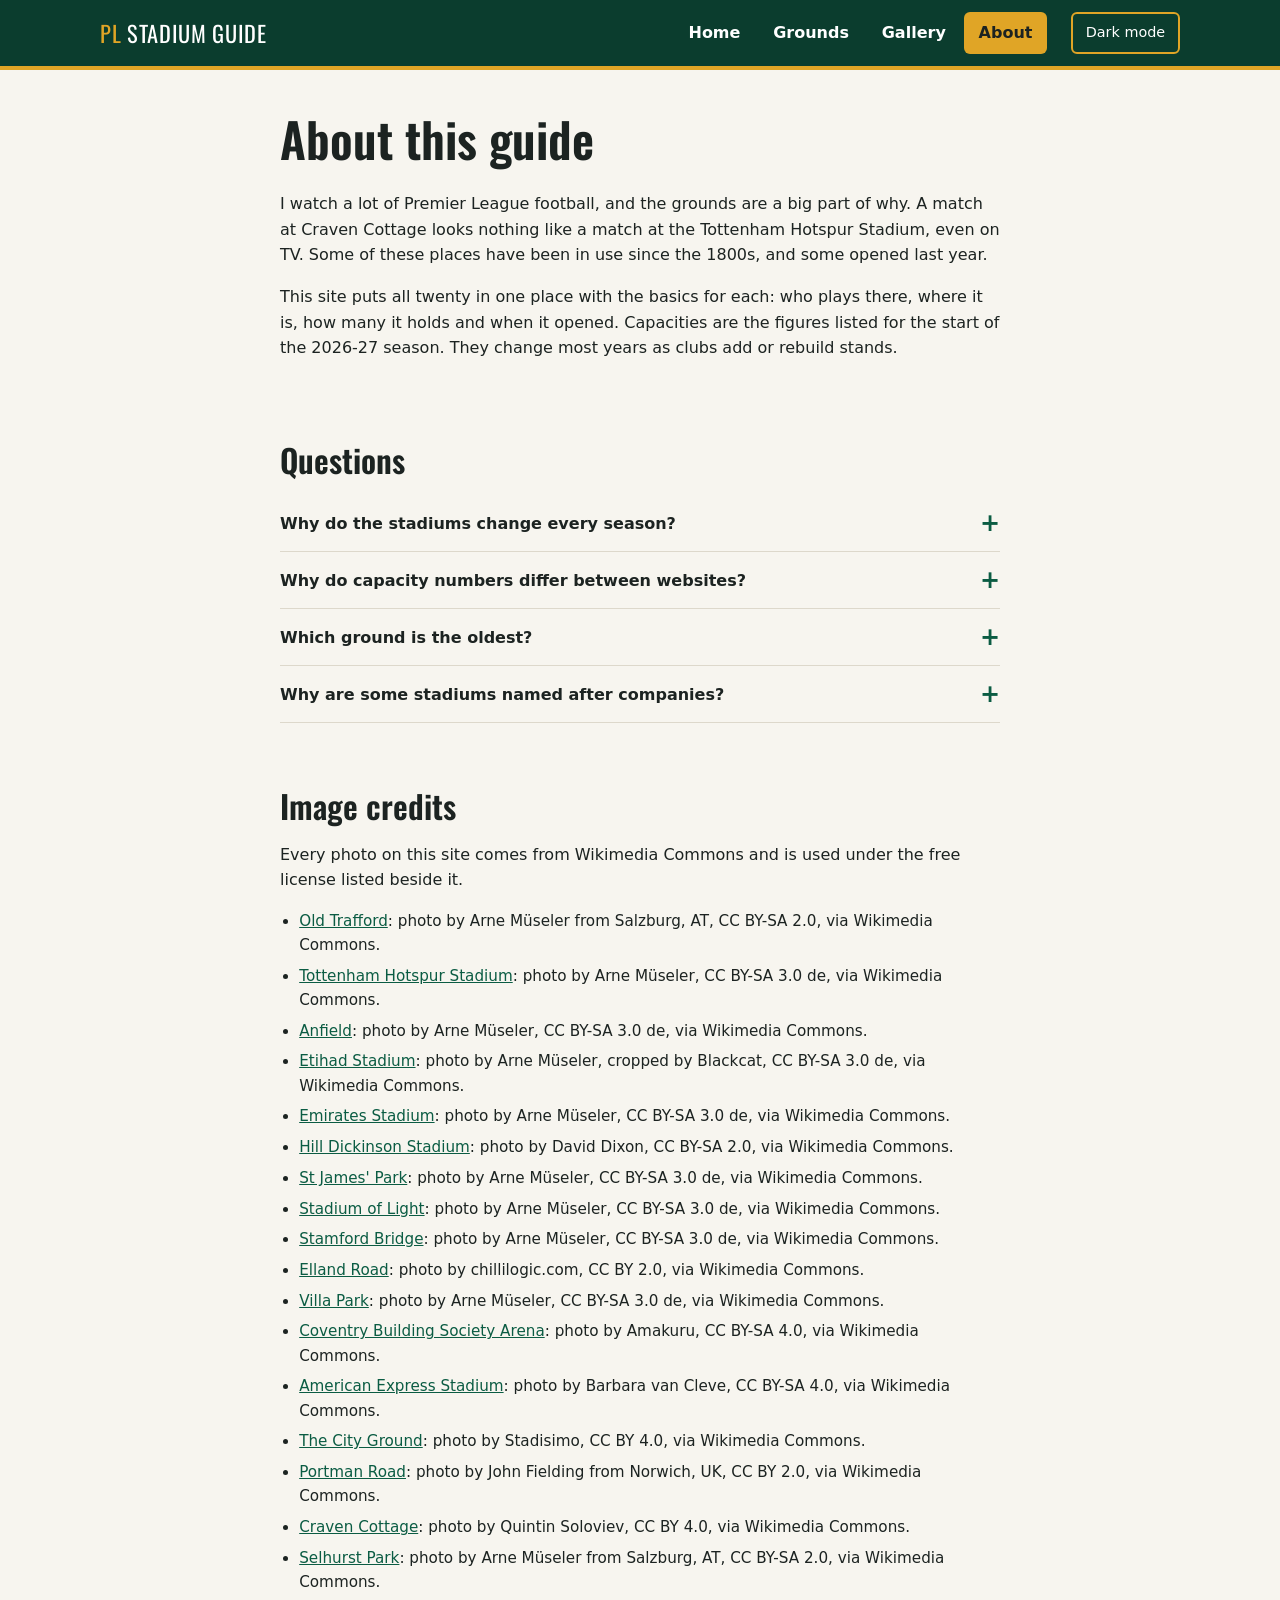
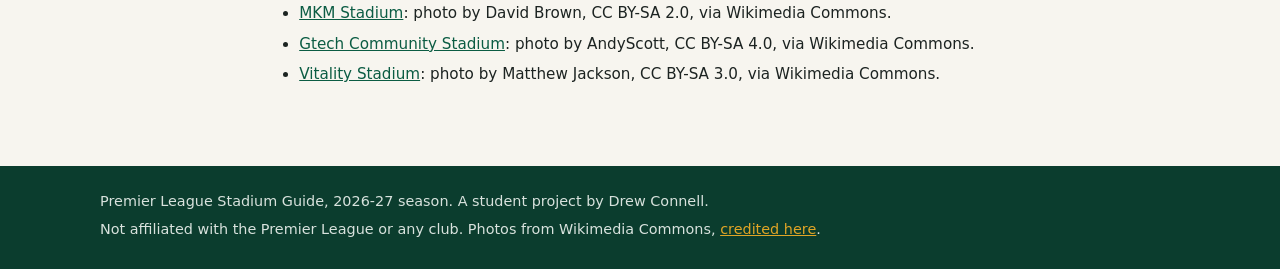
==== about.html @ 8a4874b9 "Build stadium guide site" ====
<!DOCTYPE html>
<html lang="en">
<head>
  <meta charset="UTF-8">
  <meta name="viewport" content="width=device-width, initial-scale=1.0">
  <meta name="description" content="About the Premier League Stadium Guide, with FAQ and image credits.">
  <title>About | Premier League Stadium Guide</title>
  <link rel="preconnect" href="https://fonts.googleapis.com">
  <link rel="preconnect" href="https://fonts.gstatic.com" crossorigin>
  <link href="https://fonts.googleapis.com/css2?family=Oswald:wght@500;600&display=swap" rel="stylesheet">
  <link rel="stylesheet" href="css/style.css">
</head>
<body>
  <a class="skip-link" href="#main">Skip to main content</a>

  <!-- Site header: identical on every page -->
  <header class="site-header">
    <div class="container header-inner">
      <a class="site-logo" href="index.html">PL <span>Stadium Guide</span></a>

      <button class="nav-toggle" type="button" aria-expanded="false" aria-controls="site-nav">
        <span class="nav-toggle-bar" aria-hidden="true"></span>
        <span class="visually-hidden">Menu</span>
      </button>

      <nav class="site-nav" id="site-nav" aria-label="Main">
        <ul class="nav-list">
          <li><a href="index.html">Home</a></li>
          <li><a href="grounds.html">Grounds</a></li>
          <li><a href="gallery.html">Gallery</a></li>
          <li><a href="about.html" aria-current="page">About</a></li>
        </ul>
      </nav>

      <button class="theme-toggle" type="button" aria-pressed="false">Dark mode</button>
    </div>
  </header>

  <main id="main">
    <section class="section container narrow" aria-labelledby="about-heading">
      <h1 id="about-heading">About this guide</h1>
      <p>I watch a lot of Premier League football, and the grounds are a big part of why. A match at Craven Cottage looks nothing like a match at the Tottenham Hotspur Stadium, even on TV. Some of these places have been in use since the 1800s, and some opened last year.</p>
      <p>This site puts all twenty in one place with the basics for each: who plays there, where it is, how many it holds and when it opened. Capacities are the figures listed for the start of the 2026-27 season. They change most years as clubs add or rebuild stands.</p>
    </section>

    <section class="section container narrow" aria-labelledby="faq-heading">
      <h2 id="faq-heading">Questions</h2>
      <div class="faq">
        <div class="faq-item">
          <h3><button class="faq-question" type="button" aria-expanded="false" aria-controls="faq-1">Why do the stadiums change every season?</button></h3>
          <div class="faq-answer" id="faq-1" hidden>
            <p>The bottom three clubs are relegated each year and three come up from the Championship, so three grounds swap out. For 2026-27, Coventry City, Ipswich Town and Hull City came up.</p>
          </div>
        </div>
        <div class="faq-item">
          <h3><button class="faq-question" type="button" aria-expanded="false" aria-controls="faq-2">Why do capacity numbers differ between websites?</button></h3>
          <div class="faq-answer" id="faq-2" hidden>
            <p>Clubs report a licensed capacity to the league each season, and it moves when seats are added, removed or blocked off for building work. Older articles often quote a figure from a previous season.</p>
          </div>
        </div>
        <div class="faq-item">
          <h3><button class="faq-question" type="button" aria-expanded="false" aria-controls="faq-3">Which ground is the oldest?</button></h3>
          <div class="faq-answer" id="faq-3" hidden>
            <p>Stamford Bridge opened in 1877 as an athletics ground, before Chelsea existed. Anfield and Portman Road both date from 1884.</p>
          </div>
        </div>
        <div class="faq-item">
          <h3><button class="faq-question" type="button" aria-expanded="false" aria-controls="faq-4">Why are some stadiums named after companies?</button></h3>
          <div class="faq-answer" id="faq-4" hidden>
            <p>Clubs sell naming rights to sponsors, which is why names like Emirates, Etihad, Gtech and Vitality appear. A lot of fans still use the older name, such as Dean Court for Bournemouth's ground.</p>
          </div>
        </div>
      </div>
    </section>

    <section class="section container narrow" id="credits" aria-labelledby="credits-heading">
      <h2 id="credits-heading">Image credits</h2>
      <p>Every photo on this site comes from Wikimedia Commons and is used under the free license listed beside it.</p>
      <ul class="credits-list" id="credits-list"></ul>
    </section>
  </main>

  <!-- Site footer: identical on every page -->
  <footer class="site-footer">
    <div class="container footer-inner">
      <p>Premier League Stadium Guide, 2026-27 season. A student project by Drew Connell.</p>
      <p>Not affiliated with the Premier League or any club. Photos from Wikimedia Commons, <a href="about.html#credits">credited here</a>.</p>
    </div>
  </footer>

  <script src="js/credits.js"></script>
  <script src="js/script.js"></script>
</body>
</html>
---- css/style.css ----
/* ==========================================================
   Premier League Stadium Guide - shared stylesheet
   Sections: 1. Variables  2. Base  3. Header and nav
             4. Layout  5. Components  6. Page-specific
             7. Footer  8. Responsive
   ========================================================== */

/* ---------- 1. Variables (light theme is the default) ---------- */
:root {
  --color-brand: #0b3d2e;      /* deep pitch green */
  --color-accent: #e0a526;     /* gold */
  --color-bg: #f7f5ef;         /* off-white */
  --color-surface: #ffffff;
  --color-text: #1c2321;
  --color-muted: #55605c;
  --color-border: #ddd8cb;
  --color-link: #0b5c43;
  --color-on-brand: #ffffff;

  --font-heading: "Oswald", "Arial Narrow", Arial, sans-serif;
  --font-body: system-ui, -apple-system, "Segoe UI", Roboto, Arial, sans-serif;

  --radius: 10px;
  --shadow: 0 2px 10px rgba(0, 0, 0, 0.08);
  --max-width: 1120px;
}

/* Dark theme: script.js sets data-theme="dark" on the <html> element */
[data-theme="dark"] {
  --color-bg: #0f1614;
  --color-surface: #18211e;
  --color-text: #e9ece8;
  --color-muted: #a9b3ae;
  --color-border: #2c3833;
  --color-link: #f0bd4f;
  --color-brand: #08281f;
  --shadow: 0 2px 10px rgba(0, 0, 0, 0.4);
}

/* ---------- 2. Base ---------- */
*,
*::before,
*::after {
  box-sizing: border-box;
}

body {
  margin: 0;
  min-height: 100vh;
  display: flex;
  flex-direction: column;
  font-family: var(--font-body);
  font-size: 1rem;
  line-height: 1.6;
  color: var(--color-text);
  background-color: var(--color-bg);
}

main {
  flex: 1;
}

h1,
h2,
h3 {
  font-family: var(--font-heading);
  font-weight: 600;
  line-height: 1.2;
  margin: 0 0 0.5em;
}

h1 { font-size: clamp(2rem, 5vw, 3rem); }
h2 { font-size: clamp(1.5rem, 3.5vw, 2rem); }
h3 { font-size: 1.25rem; }

p {
  margin: 0 0 1em;
}

a {
  color: var(--color-link);
}

img {
  display: block;
  max-width: 100%;
  height: auto;
}

/* Visible keyboard focus everywhere */
:focus-visible {
  outline: 3px solid var(--color-accent);
  outline-offset: 2px;
}

.visually-hidden {
  position: absolute;
  width: 1px;
  height: 1px;
  overflow: hidden;
  clip: rect(0 0 0 0);
  white-space: nowrap;
}

.skip-link {
  position: absolute;
  left: -999px;
  top: 0;
  z-index: 100;
  padding: 0.5rem 1rem;
  background: var(--color-accent);
  color: #1c2321;
}

.skip-link:focus {
  left: 0;
}

/* ---------- 3. Header and nav ---------- */
.site-header {
  position: sticky;
  top: 0;
  z-index: 10;
  background-color: var(--color-brand);
  color: var(--color-on-brand);
  border-bottom: 4px solid var(--color-accent);
}

.header-inner {
  display: flex;
  align-items: center;
  gap: 1.5rem;
  padding-top: 0.75rem;
  padding-bottom: 0.75rem;
}

.site-logo {
  font-family: var(--font-heading);
  font-size: 1.4rem;
  color: var(--color-accent);
  text-decoration: none;
  text-transform: uppercase;
  letter-spacing: 0.03em;
}

.site-logo span {
  color: var(--color-on-brand);
}

.site-nav {
  margin-left: auto;
}

.nav-list {
  display: flex;
  gap: 0.25rem;
  margin: 0;
  padding: 0;
  list-style: none;
}

.nav-list a {
  display: block;
  padding: 0.5rem 0.9rem;
  border-radius: 6px;
  color: var(--color-on-brand);
  text-decoration: none;
  font-weight: 600;
}

.nav-list a:hover {
  background-color: rgba(255, 255, 255, 0.14);
}

.nav-list a[aria-current="page"] {
  background-color: var(--color-accent);
  color: #1c2321;
}

.theme-toggle,
.nav-toggle {
  padding: 0.45rem 0.8rem;
  border: 2px solid var(--color-accent);
  border-radius: 6px;
  background: transparent;
  color: var(--color-on-brand);
  font: inherit;
  font-size: 0.9rem;
  cursor: pointer;
}

.theme-toggle:hover,
.nav-toggle:hover {
  background-color: rgba(255, 255, 255, 0.14);
}

/* Hamburger button: only shown on small screens (see section 8) */
.nav-toggle {
  display: none;
  margin-left: auto;
  padding: 0.7rem 0.6rem;
}

.nav-toggle-bar,
.nav-toggle-bar::before,
.nav-toggle-bar::after {
  display: block;
  width: 22px;
  height: 2px;
  background-color: var(--color-on-brand);
}

.nav-toggle-bar {
  position: relative;
}

.nav-toggle-bar::before,
.nav-toggle-bar::after {
  content: "";
  position: absolute;
  left: 0;
}

.nav-toggle-bar::before { top: -7px; }
.nav-toggle-bar::after { top: 7px; }

/* ---------- 4. Layout ---------- */
.container {
  width: 100%;
  max-width: var(--max-width);
  margin-left: auto;
  margin-right: auto;
  padding-left: 1.25rem;
  padding-right: 1.25rem;
}

.narrow {
  max-width: 760px;
}

.section {
  padding-top: 2.5rem;
  padding-bottom: 1.5rem;
}

.lead {
  font-size: 1.15rem;
  color: var(--color-muted);
  max-width: 60ch;
}

.card-grid {
  display: grid;
  grid-template-columns: repeat(3, 1fr);
  gap: 1.5rem;
}

/* ---------- 5. Components ---------- */
.button {
  display: inline-block;
  padding: 0.7rem 1.3rem;
  border-radius: 6px;
  background-color: var(--color-accent);
  color: #1c2321;
  font-weight: 700;
  text-decoration: none;
}

.button:hover {
  filter: brightness(1.08);
}

.eyebrow {
  margin-bottom: 0.4rem;
  color: var(--color-accent);
  font-family: var(--font-heading);
  text-transform: uppercase;
  letter-spacing: 0.08em;
}

/* Stadium card */
.card {
  display: flex;
  flex-direction: column;
  overflow: hidden;
  border: 1px solid var(--color-border);
  border-radius: var(--radius);
  background-color: var(--color-surface);
  box-shadow: var(--shadow);
}

.card-image,
.image-placeholder {
  width: 100%;
  aspect-ratio: 3 / 2;
  object-fit: cover;
}

/* Shown by script.js when a photo file is missing */
.image-placeholder {
  display: flex;
  align-items: center;
  justify-content: center;
  padding: 1rem;
  background: linear-gradient(135deg, #0b3d2e, #14654b);
  color: #ffffff;
  font-family: var(--font-heading);
  font-size: 1.2rem;
  text-align: center;
}

.card-body {
  padding: 1rem 1.1rem 1.2rem;
}

.card-body h2,
.card-body h3 {
  font-size: 1.3rem;
  margin-bottom: 0.2rem;
}

.card-meta {
  margin-bottom: 0.6rem;
  color: var(--color-muted);
  font-size: 0.95rem;
}

.card-facts {
  display: flex;
  gap: 1.5rem;
  margin: 0 0 0.75rem;
}

.card-facts div {
  display: flex;
  flex-direction: column;
}

.card-facts dt {
  color: var(--color-muted);
  font-size: 0.75rem;
  text-transform: uppercase;
  letter-spacing: 0.06em;
}

.card-facts dd {
  margin: 0;
  font-family: var(--font-heading);
  font-size: 1.2rem;
}

.card-body p:last-child {
  margin-bottom: 0;
}

/* ---------- 6. Page-specific ---------- */

/* Home: hero */
.hero {
  background-color: var(--color-brand);
  color: var(--color-on-brand);
}

.hero-inner {
  display: grid;
  grid-template-columns: 1fr 1fr;
  align-items: center;
  gap: 2.5rem;
  padding-top: 3rem;
  padding-bottom: 3rem;
}

.hero .lead {
  color: #d8e2dd;
}

.hero-figure {
  margin: 0;
}

.hero-figure img,
.hero-figure .image-placeholder {
  border-radius: var(--radius);
  aspect-ratio: 3 / 2;
  object-fit: cover;
  width: 100%;
}

.hero-figure figcaption {
  margin-top: 0.5rem;
  color: #d8e2dd;
  font-size: 0.9rem;
}

/* Home: stat row */
.stat-row {
  display: grid;
  grid-template-columns: repeat(4, 1fr);
  gap: 1rem;
  margin: 0;
  padding: 0;
  list-style: none;
}

.stat {
  padding: 1rem;
  border-left: 4px solid var(--color-accent);
  border-radius: 4px;
  background-color: var(--color-surface);
  box-shadow: var(--shadow);
}

.stat-value {
  display: block;
  font-family: var(--font-heading);
  font-size: 2rem;
  line-height: 1.1;
}

.stat-label {
  color: var(--color-muted);
  font-size: 0.95rem;
}

.section-link {
  margin-top: 1.5rem;
  font-weight: 600;
}

/* Grounds: search, filter and sort controls */
.controls {
  display: grid;
  grid-template-columns: 2fr 1fr 1fr;
  gap: 1rem;
  margin: 1.5rem 0 1rem;
}

.control label {
  display: block;
  margin-bottom: 0.25rem;
  font-size: 0.9rem;
  font-weight: 600;
}

.control input,
.control select {
  width: 100%;
  padding: 0.6rem 0.7rem;
  border: 1px solid var(--color-border);
  border-radius: 6px;
  background-color: var(--color-surface);
  color: var(--color-text);
  font: inherit;
}

.results-count {
  color: var(--color-muted);
}

.empty-message {
  grid-column: 1 / -1;
  padding: 2rem;
  border: 2px dashed var(--color-border);
  border-radius: var(--radius);
  text-align: center;
}

/* Gallery grid */
.gallery-grid {
  display: grid;
  grid-template-columns: repeat(4, 1fr);
  gap: 0.75rem;
  margin: 1.5rem 0 0;
  padding: 0;
  list-style: none;
}

.gallery-item {
  position: relative;
  display: block;
  width: 100%;
  padding: 0;
  overflow: hidden;
  border: 0;
  border-radius: var(--radius);
  background: none;
  cursor: pointer;
}

.gallery-item img,
.gallery-item .image-placeholder {
  width: 100%;
  aspect-ratio: 4 / 3;
  object-fit: cover;
  transition: transform 0.2s ease;
}

.gallery-item:hover img {
  transform: scale(1.04);
}

.gallery-label {
  position: absolute;
  left: 0;
  right: 0;
  bottom: 0;
  padding: 1.5rem 0.6rem 0.5rem;
  background: linear-gradient(transparent, rgba(0, 0, 0, 0.8));
  color: #ffffff;
  font-size: 0.9rem;
  font-weight: 600;
  text-align: left;
}

/* Lightbox */
.lightbox {
  position: fixed;
  inset: 0;
  z-index: 50;
  display: flex;
  align-items: center;
  justify-content: center;
  gap: 0.5rem;
  padding: 1rem;
  background-color: rgba(0, 0, 0, 0.92);
}

.lightbox[hidden] {
  display: none;
}

.lightbox-figure {
  margin: 0;
  max-width: min(1100px, 100%);
  text-align: center;
}

.lightbox-figure img,
.lightbox-figure .image-placeholder {
  max-height: 78vh;
  margin: 0 auto;
  border-radius: 6px;
}

.lightbox-figure figcaption {
  margin-top: 0.75rem;
  color: #ffffff;
}

.lightbox-button {
  flex-shrink: 0;
  width: 44px;
  height: 44px;
  border: 0;
  border-radius: 50%;
  background-color: rgba(255, 255, 255, 0.15);
  color: #ffffff;
  font-size: 1.6rem;
  line-height: 1;
  cursor: pointer;
}

.lightbox-button:hover {
  background-color: rgba(255, 255, 255, 0.3);
}

.lightbox-close {
  position: absolute;
  top: 1rem;
  right: 1rem;
}

/* About: FAQ accordion */
.faq-item {
  border-bottom: 1px solid var(--color-border);
}

.faq-item h3 {
  margin: 0;
  font-family: var(--font-body);
  font-size: 1rem;
}

.faq-question {
  display: flex;
  justify-content: space-between;
  align-items: center;
  gap: 1rem;
  width: 100%;
  padding: 1rem 0;
  border: 0;
  background: none;
  color: var(--color-text);
  font: inherit;
  font-weight: 600;
  text-align: left;
  cursor: pointer;
}

.faq-question::after {
  content: "+";
  color: var(--color-link);
  font-size: 1.5rem;
  line-height: 1;
}

.faq-question[aria-expanded="true"]::after {
  content: "\2212"; /* minus sign */
}

.faq-answer {
  padding-bottom: 0.5rem;
  color: var(--color-muted);
}

/* About: image credits */
.credits-list {
  padding-left: 1.2rem;
  font-size: 0.95rem;
}

.credits-list li {
  margin-bottom: 0.4rem;
}

/* ---------- 7. Footer ---------- */
.site-footer {
  margin-top: 2.5rem;
  padding: 1.5rem 0;
  background-color: var(--color-brand);
  color: #d8e2dd;
  font-size: 0.9rem;
}

.site-footer p {
  margin: 0 0 0.3rem;
}

.site-footer a {
  color: var(--color-accent);
}

/* ---------- 8. Responsive ---------- */

/* Tablet */
@media (max-width: 900px) {
  .card-grid {
    grid-template-columns: repeat(2, 1fr);
  }

  .gallery-grid {
    grid-template-columns: repeat(3, 1fr);
  }

  .stat-row {
    grid-template-columns: repeat(2, 1fr);
  }
}

/* Phone: single column, nav collapses behind the menu button */
@media (max-width: 600px) {
  .header-inner {
    flex-wrap: wrap;
    gap: 0.75rem;
  }

  .site-logo {
    margin-right: auto;
    font-size: 1.1rem;
  }

  .theme-toggle {
    order: 1;
  }

  .nav-toggle {
    display: block;
    order: 2;
    margin-left: 0;
  }

  .site-nav {
    display: none;
    order: 3;
    width: 100%;
    margin-left: 0;
  }

  .site-nav.is-open {
    display: block;
  }

  .nav-list {
    flex-direction: column;
  }

  .hero-inner {
    grid-template-columns: 1fr;
    padding-top: 2rem;
    padding-bottom: 2rem;
  }

  .card-grid,
  .controls {
    grid-template-columns: 1fr;
  }

  .gallery-grid {
    grid-template-columns: repeat(2, 1fr);
  }

  .lightbox-prev,
  .lightbox-next {
    position: absolute;
    bottom: 1rem;
  }

  .lightbox-prev { left: 1rem; }
  .lightbox-next { right: 1rem; }
}

/* Respect the reduced-motion system setting */
@media (prefers-reduced-motion: reduce) {
  * {
    transition: none !important;
  }
}
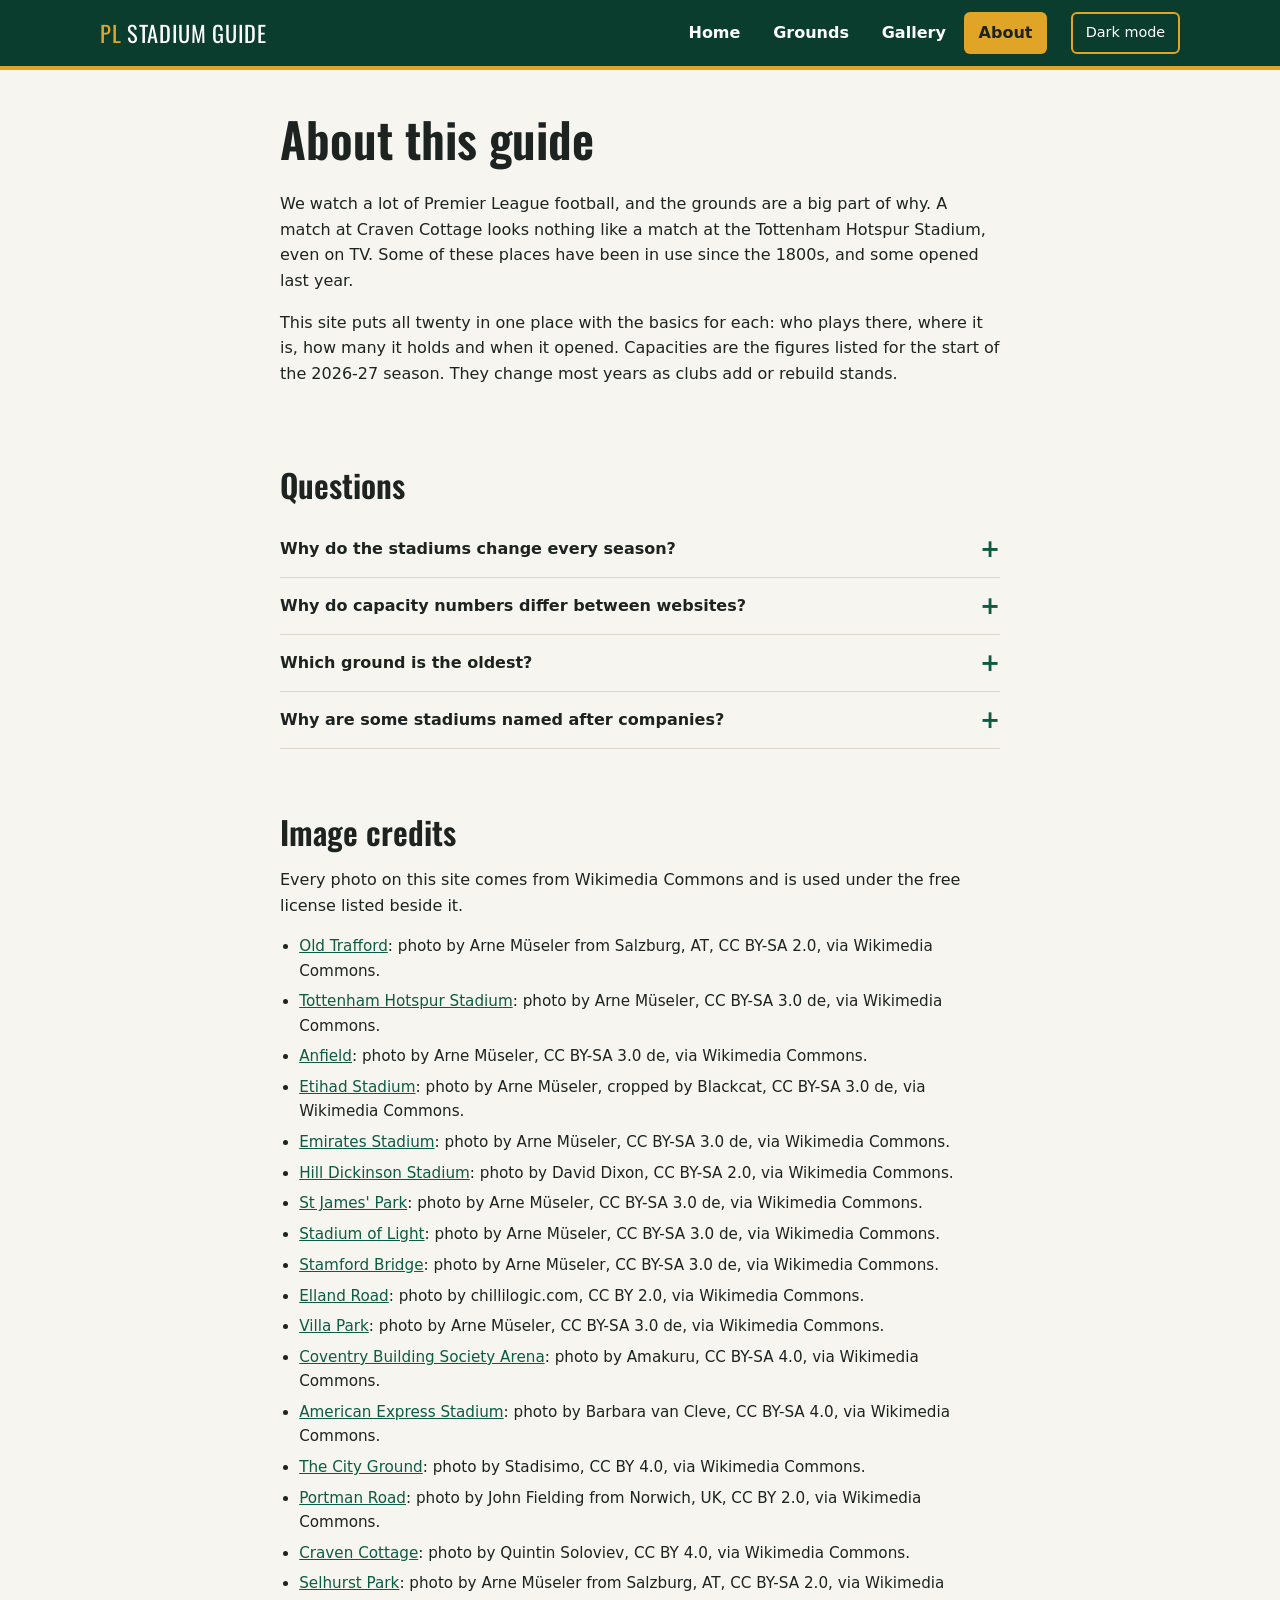
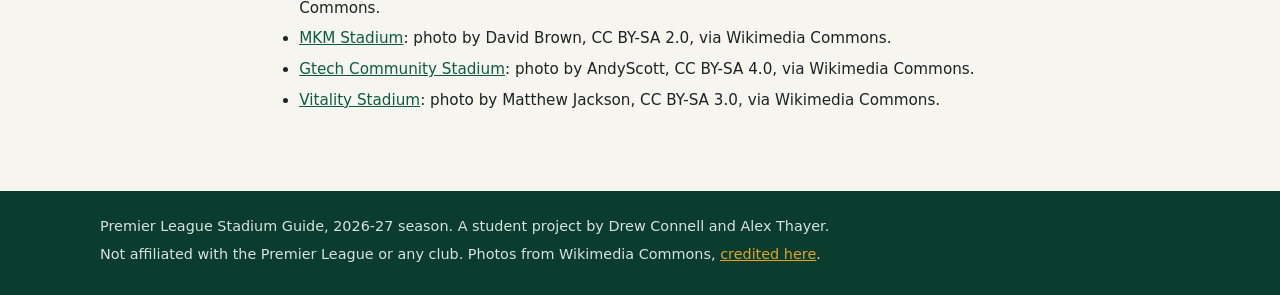
==== commit 4bf040bf: "Credit both partners in footer and About page" ====
--- a/about.html
+++ b/about.html
@@ -39,7 +39,7 @@
   <main id="main">
     <section class="section container narrow" aria-labelledby="about-heading">
       <h1 id="about-heading">About this guide</h1>
-      <p>I watch a lot of Premier League football, and the grounds are a big part of why. A match at Craven Cottage looks nothing like a match at the Tottenham Hotspur Stadium, even on TV. Some of these places have been in use since the 1800s, and some opened last year.</p>
+      <p>We watch a lot of Premier League football, and the grounds are a big part of why. A match at Craven Cottage looks nothing like a match at the Tottenham Hotspur Stadium, even on TV. Some of these places have been in use since the 1800s, and some opened last year.</p>
       <p>This site puts all twenty in one place with the basics for each: who plays there, where it is, how many it holds and when it opened. Capacities are the figures listed for the start of the 2026-27 season. They change most years as clubs add or rebuild stands.</p>
     </section>
 
@@ -83,7 +83,7 @@
   <!-- Site footer: identical on every page -->
   <footer class="site-footer">
     <div class="container footer-inner">
-      <p>Premier League Stadium Guide, 2026-27 season. A student project by Drew Connell.</p>
+      <p>Premier League Stadium Guide, 2026-27 season. A student project by Drew Connell and Alex Thayer.</p>
       <p>Not affiliated with the Premier League or any club. Photos from Wikimedia Commons, <a href="about.html#credits">credited here</a>.</p>
     </div>
   </footer>
